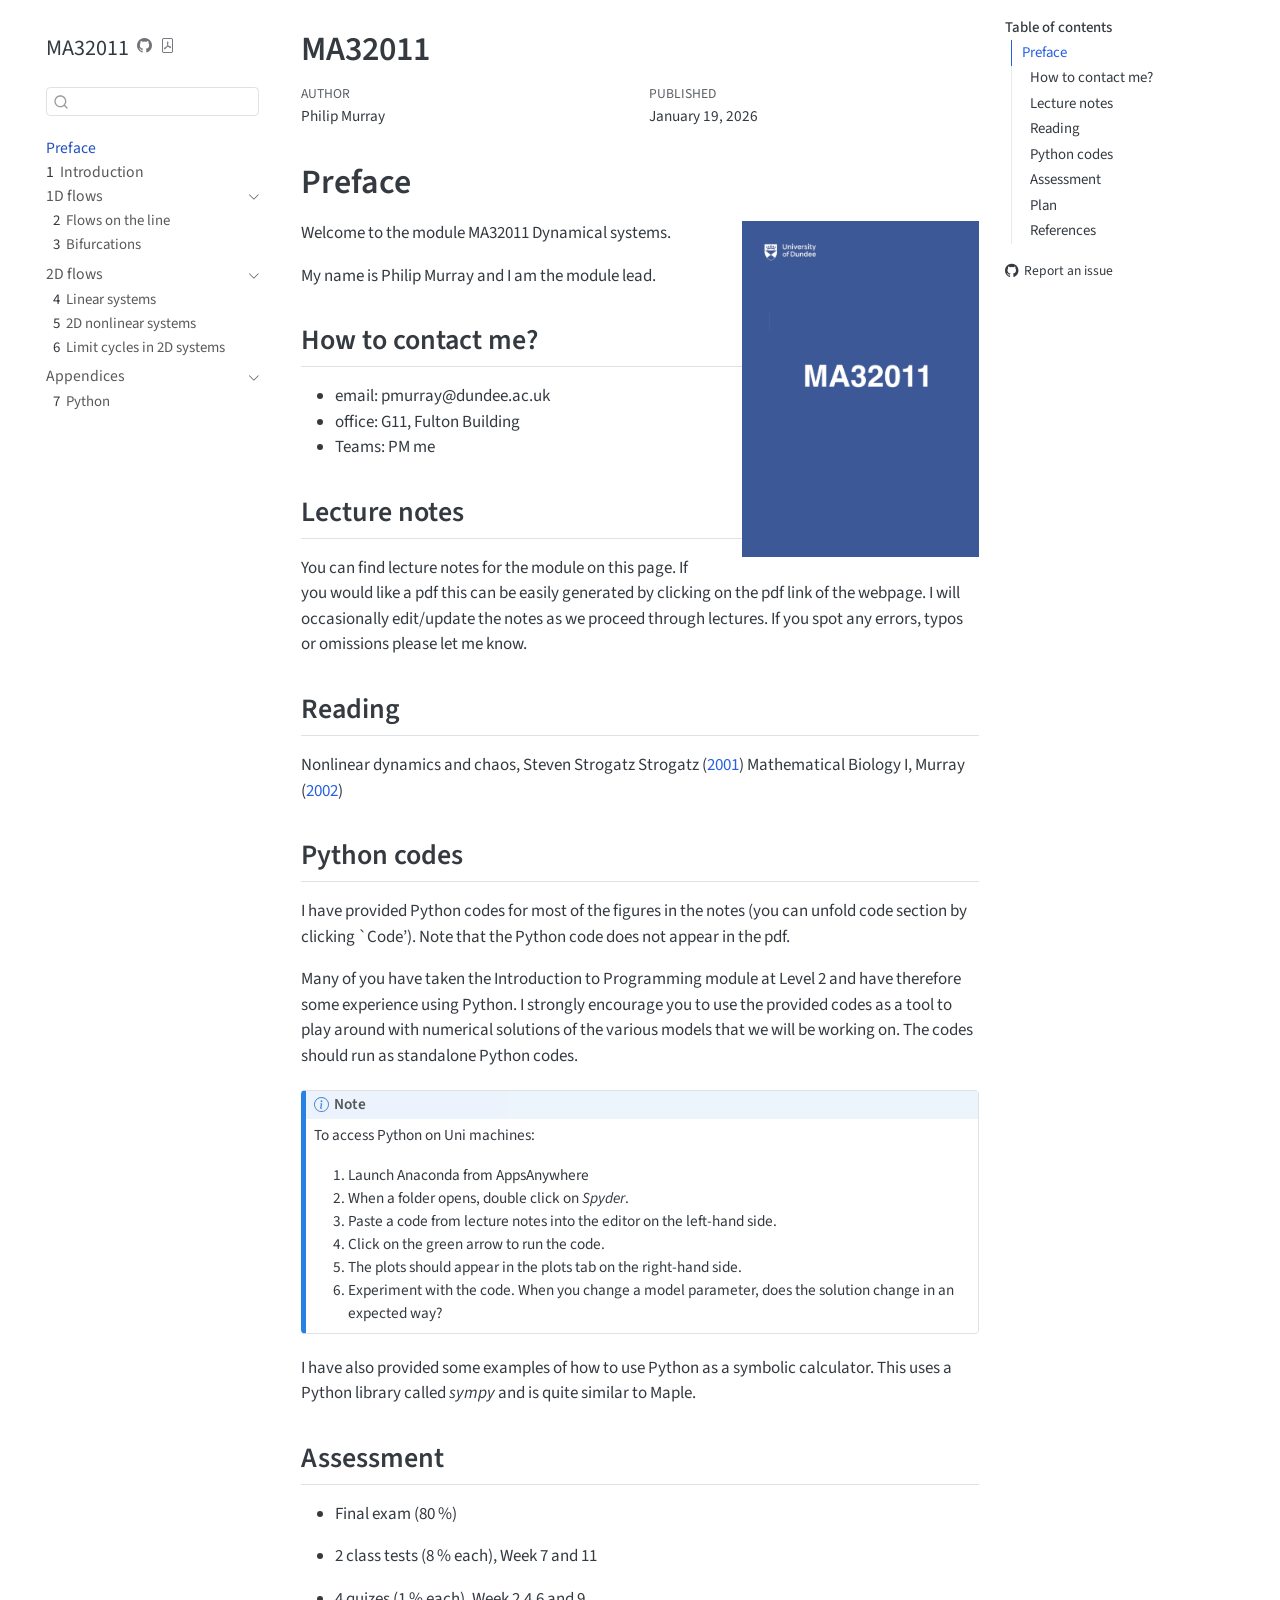
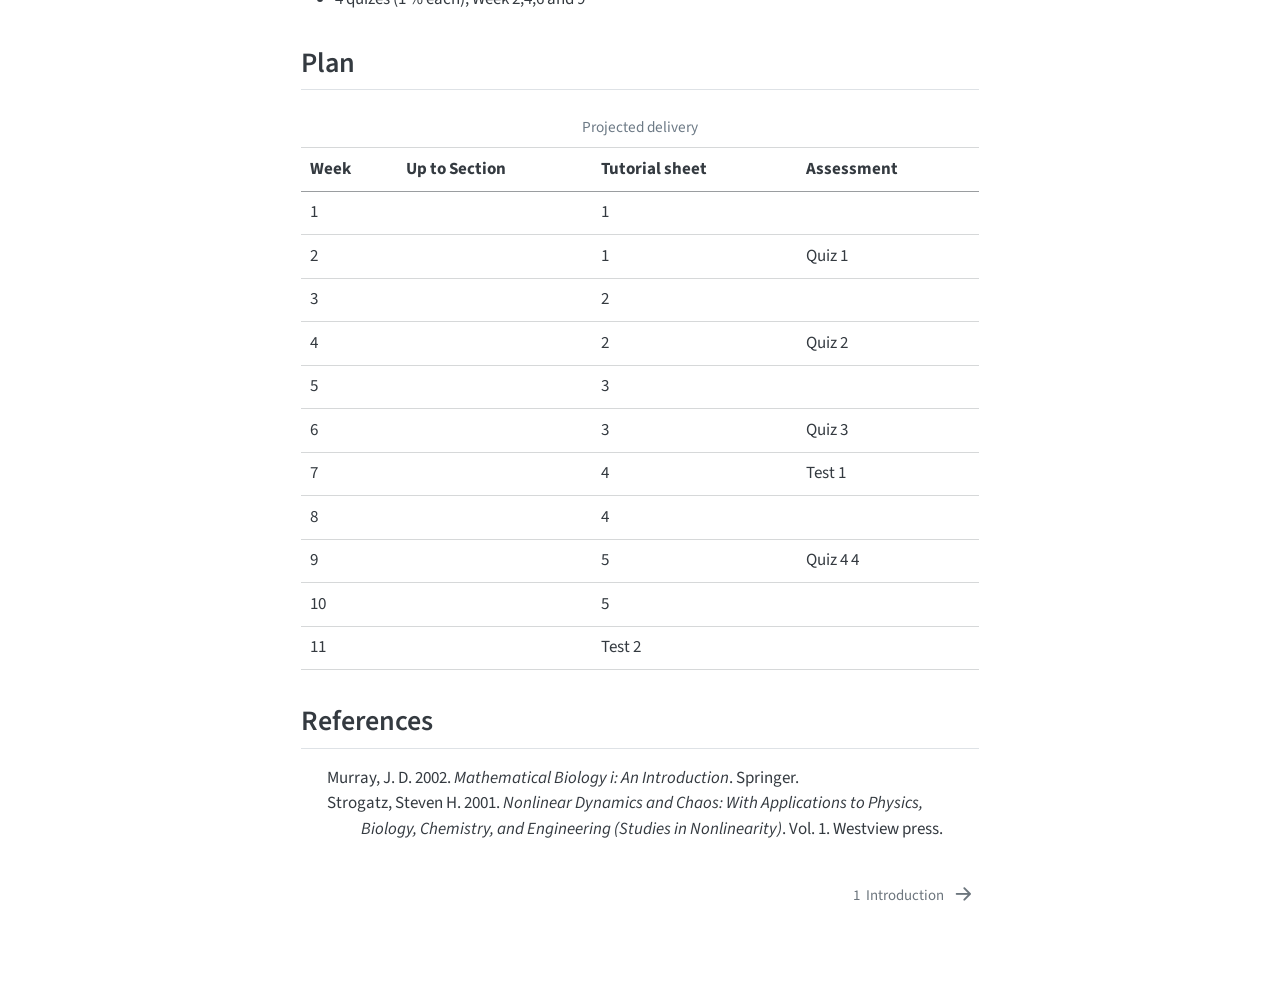
==== index.html @ 3810d20e "Built site for gh-pages" ====
<!DOCTYPE html>
<html xmlns="http://www.w3.org/1999/xhtml" lang="en" xml:lang="en"><head>

<meta charset="utf-8">
<meta name="generator" content="quarto-1.7.32">

<meta name="viewport" content="width=device-width, initial-scale=1.0, user-scalable=yes">

<meta name="author" content="Philip Murray">
<meta name="dcterms.date" content="2026-01-19">

<title>MA32011</title>
<style>
code{white-space: pre-wrap;}
span.smallcaps{font-variant: small-caps;}
div.columns{display: flex; gap: min(4vw, 1.5em);}
div.column{flex: auto; overflow-x: auto;}
div.hanging-indent{margin-left: 1.5em; text-indent: -1.5em;}
ul.task-list{list-style: none;}
ul.task-list li input[type="checkbox"] {
  width: 0.8em;
  margin: 0 0.8em 0.2em -1em; /* quarto-specific, see https://github.com/quarto-dev/quarto-cli/issues/4556 */ 
  vertical-align: middle;
}
/* CSS for citations */
div.csl-bib-body { }
div.csl-entry {
  clear: both;
  margin-bottom: 0em;
}
.hanging-indent div.csl-entry {
  margin-left:2em;
  text-indent:-2em;
}
div.csl-left-margin {
  min-width:2em;
  float:left;
}
div.csl-right-inline {
  margin-left:2em;
  padding-left:1em;
}
div.csl-indent {
  margin-left: 2em;
}</style>


<script src="site_libs/quarto-nav/quarto-nav.js"></script>
<script src="site_libs/quarto-nav/headroom.min.js"></script>
<script src="site_libs/clipboard/clipboard.min.js"></script>
<script src="site_libs/quarto-search/autocomplete.umd.js"></script>
<script src="site_libs/quarto-search/fuse.min.js"></script>
<script src="site_libs/quarto-search/quarto-search.js"></script>
<meta name="quarto:offset" content="./">
<link href="./intro.html" rel="next">
<script src="site_libs/quarto-html/quarto.js" type="module"></script>
<script src="site_libs/quarto-html/tabsets/tabsets.js" type="module"></script>
<script src="site_libs/quarto-html/popper.min.js"></script>
<script src="site_libs/quarto-html/tippy.umd.min.js"></script>
<script src="site_libs/quarto-html/anchor.min.js"></script>
<link href="site_libs/quarto-html/tippy.css" rel="stylesheet">
<link href="site_libs/quarto-html/quarto-syntax-highlighting-37eea08aefeeee20ff55810ff984fec1.css" rel="stylesheet" id="quarto-text-highlighting-styles">
<script src="site_libs/bootstrap/bootstrap.min.js"></script>
<link href="site_libs/bootstrap/bootstrap-icons.css" rel="stylesheet">
<link href="site_libs/bootstrap/bootstrap-485d01fc63b59abcd3ee1bf1e8e2748d.min.css" rel="stylesheet" append-hash="true" id="quarto-bootstrap" data-mode="light">
<link href="site_libs/quarto-contrib/foldbox/foldbox.css" rel="stylesheet">
<script id="quarto-search-options" type="application/json">{
  "location": "sidebar",
  "copy-button": false,
  "collapse-after": 3,
  "panel-placement": "start",
  "type": "textbox",
  "limit": 50,
  "keyboard-shortcut": [
    "f",
    "/",
    "s"
  ],
  "show-item-context": false,
  "language": {
    "search-no-results-text": "No results",
    "search-matching-documents-text": "matching documents",
    "search-copy-link-title": "Copy link to search",
    "search-hide-matches-text": "Hide additional matches",
    "search-more-match-text": "more match in this document",
    "search-more-matches-text": "more matches in this document",
    "search-clear-button-title": "Clear",
    "search-text-placeholder": "",
    "search-detached-cancel-button-title": "Cancel",
    "search-submit-button-title": "Submit",
    "search-label": "Search"
  }
}</script>
<style>
.TODO {
  --color1: #e7b1b4;
  --color2: #8c3236;
}
.Solution {
  --color1: #c0c0c0;
  --color2: #808080;
}
.DONE {
  --color1: #cce7b1;
  --color2: #86b754;
}
.Lemma {
  --color1: #948bde;
  --color2: #584eab;
}
.Theorem {
  --color1: #948bde;
  --color2: #584eab;
}
.Proof {
  --color1: #c0c0c0;
  --color2: #808080;
}
.Feature {
  --color1: #c0c0c0;
  --color2: #808080;
}
.Conjecture {
  --color1: #948bde;
  --color2: #584eab;
}
.Corollary {
  --color1: #948bde;
  --color2: #584eab;
}
.Definition {
  --color1: #d999d3;
  --color2: #a01793;
}
</style>


</head>

<body class="nav-sidebar floating quarto-light">

<div id="quarto-search-results"></div>
  <header id="quarto-header" class="headroom fixed-top">
  <nav class="quarto-secondary-nav">
    <div class="container-fluid d-flex">
      <button type="button" class="quarto-btn-toggle btn" data-bs-toggle="collapse" role="button" data-bs-target=".quarto-sidebar-collapse-item" aria-controls="quarto-sidebar" aria-expanded="false" aria-label="Toggle sidebar navigation" onclick="if (window.quartoToggleHeadroom) { window.quartoToggleHeadroom(); }">
        <i class="bi bi-layout-text-sidebar-reverse"></i>
      </button>
        <nav class="quarto-page-breadcrumbs" aria-label="breadcrumb"><ol class="breadcrumb"><li class="breadcrumb-item"><a href="./index.html">Preface</a></li></ol></nav>
        <a class="flex-grow-1" role="navigation" data-bs-toggle="collapse" data-bs-target=".quarto-sidebar-collapse-item" aria-controls="quarto-sidebar" aria-expanded="false" aria-label="Toggle sidebar navigation" onclick="if (window.quartoToggleHeadroom) { window.quartoToggleHeadroom(); }">      
        </a>
      <button type="button" class="btn quarto-search-button" aria-label="Search" onclick="window.quartoOpenSearch();">
        <i class="bi bi-search"></i>
      </button>
    </div>
  </nav>
</header>
<!-- content -->
<div id="quarto-content" class="quarto-container page-columns page-rows-contents page-layout-article">
<!-- sidebar -->
  <nav id="quarto-sidebar" class="sidebar collapse collapse-horizontal quarto-sidebar-collapse-item sidebar-navigation floating overflow-auto">
    <div class="pt-lg-2 mt-2 text-left sidebar-header">
    <div class="sidebar-title mb-0 py-0">
      <a href="./">MA32011</a> 
        <div class="sidebar-tools-main">
    <a href="https://github.com/dundeemath/MA32011/" title="Source Code" class="quarto-navigation-tool px-1" aria-label="Source Code"><i class="bi bi-github"></i></a>
    <a href="./MA32011.pdf" title="Download PDF" class="quarto-navigation-tool px-1" aria-label="Download PDF"><i class="bi bi-file-pdf"></i></a>
</div>
    </div>
      </div>
        <div class="mt-2 flex-shrink-0 align-items-center">
        <div class="sidebar-search">
        <div id="quarto-search" class="" title="Search"></div>
        </div>
        </div>
    <div class="sidebar-menu-container"> 
    <ul class="list-unstyled mt-1">
        <li class="sidebar-item">
  <div class="sidebar-item-container"> 
  <a href="./index.html" class="sidebar-item-text sidebar-link active">
 <span class="menu-text">Preface</span></a>
  </div>
</li>
        <li class="sidebar-item">
  <div class="sidebar-item-container"> 
  <a href="./intro.html" class="sidebar-item-text sidebar-link">
 <span class="menu-text"><span class="chapter-number">1</span>&nbsp; <span class="chapter-title">Introduction</span></span></a>
  </div>
</li>
        <li class="sidebar-item sidebar-item-section">
      <div class="sidebar-item-container"> 
            <a class="sidebar-item-text sidebar-link text-start" data-bs-toggle="collapse" data-bs-target="#quarto-sidebar-section-1" role="navigation" aria-expanded="true">
 <span class="menu-text">1D flows</span></a>
          <a class="sidebar-item-toggle text-start" data-bs-toggle="collapse" data-bs-target="#quarto-sidebar-section-1" role="navigation" aria-expanded="true" aria-label="Toggle section">
            <i class="bi bi-chevron-right ms-2"></i>
          </a> 
      </div>
      <ul id="quarto-sidebar-section-1" class="collapse list-unstyled sidebar-section depth1 show">  
          <li class="sidebar-item">
  <div class="sidebar-item-container"> 
  <a href="./1DFlows.html" class="sidebar-item-text sidebar-link">
 <span class="menu-text"><span class="chapter-number">2</span>&nbsp; <span class="chapter-title">Flows on the line</span></span></a>
  </div>
</li>
          <li class="sidebar-item">
  <div class="sidebar-item-container"> 
  <a href="./Bifurcations.html" class="sidebar-item-text sidebar-link">
 <span class="menu-text"><span class="chapter-number">3</span>&nbsp; <span class="chapter-title">Bifurcations</span></span></a>
  </div>
</li>
      </ul>
  </li>
        <li class="sidebar-item sidebar-item-section">
      <div class="sidebar-item-container"> 
            <a class="sidebar-item-text sidebar-link text-start" data-bs-toggle="collapse" data-bs-target="#quarto-sidebar-section-2" role="navigation" aria-expanded="true">
 <span class="menu-text">2D flows</span></a>
          <a class="sidebar-item-toggle text-start" data-bs-toggle="collapse" data-bs-target="#quarto-sidebar-section-2" role="navigation" aria-expanded="true" aria-label="Toggle section">
            <i class="bi bi-chevron-right ms-2"></i>
          </a> 
      </div>
      <ul id="quarto-sidebar-section-2" class="collapse list-unstyled sidebar-section depth1 show">  
          <li class="sidebar-item">
  <div class="sidebar-item-container"> 
  <a href="./2DLinearSystems.html" class="sidebar-item-text sidebar-link">
 <span class="menu-text"><span class="chapter-number">4</span>&nbsp; <span class="chapter-title">Linear systems</span></span></a>
  </div>
</li>
          <li class="sidebar-item">
  <div class="sidebar-item-container"> 
  <a href="./2DNonLinearPhasePlane.html" class="sidebar-item-text sidebar-link">
 <span class="menu-text"><span class="chapter-number">5</span>&nbsp; <span class="chapter-title">2D nonlinear systems</span></span></a>
  </div>
</li>
          <li class="sidebar-item">
  <div class="sidebar-item-container"> 
  <a href="./LimitCycles.html" class="sidebar-item-text sidebar-link">
 <span class="menu-text"><span class="chapter-number">6</span>&nbsp; <span class="chapter-title">Limit cycles in 2D systems</span></span></a>
  </div>
</li>
      </ul>
  </li>
        <li class="sidebar-item sidebar-item-section">
      <div class="sidebar-item-container"> 
            <a class="sidebar-item-text sidebar-link text-start" data-bs-toggle="collapse" data-bs-target="#quarto-sidebar-section-3" role="navigation" aria-expanded="true">
 <span class="menu-text">Appendices</span></a>
          <a class="sidebar-item-toggle text-start" data-bs-toggle="collapse" data-bs-target="#quarto-sidebar-section-3" role="navigation" aria-expanded="true" aria-label="Toggle section">
            <i class="bi bi-chevron-right ms-2"></i>
          </a> 
      </div>
      <ul id="quarto-sidebar-section-3" class="collapse list-unstyled sidebar-section depth1 show">  
          <li class="sidebar-item">
  <div class="sidebar-item-container"> 
  <a href="./PythonAppendix.html" class="sidebar-item-text sidebar-link">
 <span class="menu-text"><span class="chapter-number">7</span>&nbsp; <span class="chapter-title">Python</span></span></a>
  </div>
</li>
      </ul>
  </li>
    </ul>
    </div>
</nav>
<div id="quarto-sidebar-glass" class="quarto-sidebar-collapse-item" data-bs-toggle="collapse" data-bs-target=".quarto-sidebar-collapse-item"></div>
<!-- margin-sidebar -->
    <div id="quarto-margin-sidebar" class="sidebar margin-sidebar">
        <nav id="TOC" role="doc-toc" class="toc-active">
    <h2 id="toc-title">Table of contents</h2>
   
  <ul>
  <li><a href="#preface" id="toc-preface" class="nav-link active" data-scroll-target="#preface">Preface</a>
  <ul class="collapse">
  <li><a href="#how-to-contact-me" id="toc-how-to-contact-me" class="nav-link" data-scroll-target="#how-to-contact-me">How to contact me?</a></li>
  <li><a href="#lecture-notes" id="toc-lecture-notes" class="nav-link" data-scroll-target="#lecture-notes">Lecture notes</a></li>
  <li><a href="#reading" id="toc-reading" class="nav-link" data-scroll-target="#reading">Reading</a></li>
  <li><a href="#python-codes" id="toc-python-codes" class="nav-link" data-scroll-target="#python-codes">Python codes</a></li>
  <li><a href="#assessment" id="toc-assessment" class="nav-link" data-scroll-target="#assessment">Assessment</a></li>
  <li><a href="#plan" id="toc-plan" class="nav-link" data-scroll-target="#plan">Plan</a></li>
  <li><a href="#references" id="toc-references" class="nav-link" data-scroll-target="#references">References</a></li>
  </ul></li>
  </ul>
<div class="toc-actions"><ul><li><a href="https://github.com/dundeemath/MA32011/issues/new" class="toc-action"><i class="bi bi-github"></i>Report an issue</a></li></ul></div></nav>
    </div>
<!-- main -->
<main class="content" id="quarto-document-content">

<header id="title-block-header" class="quarto-title-block default">
<div class="quarto-title">
<h1 class="title">MA32011</h1>
</div>



<div class="quarto-title-meta">

    <div>
    <div class="quarto-title-meta-heading">Author</div>
    <div class="quarto-title-meta-contents">
             <p>Philip Murray </p>
          </div>
  </div>
    
    <div>
    <div class="quarto-title-meta-heading">Published</div>
    <div class="quarto-title-meta-contents">
      <p class="date">January 19, 2026</p>
    </div>
  </div>
  
    
  </div>
  


</header>



<section id="preface" class="level1 unnumbered">
<h1 class="unnumbered">Preface</h1><p><img src="MA32011Cover.png" title="MA32011" class="quarto-cover-image nolightbox img-fluid"></p>
<p>Welcome to the module MA32011 Dynamical systems.</p>
<p>My name is Philip Murray and I am the module lead.</p>
<section id="how-to-contact-me" class="level2">
<h2 class="anchored" data-anchor-id="how-to-contact-me">How to contact me?</h2>
<ul>
<li>email: pmurray@dundee.ac.uk</li>
<li>office: G11, Fulton Building</li>
<li>Teams: PM me</li>
</ul>
</section>
<section id="lecture-notes" class="level2">
<h2 class="anchored" data-anchor-id="lecture-notes">Lecture notes</h2>
<p>You can find lecture notes for the module on this page. If you would like a pdf this can be easily generated by clicking on the pdf link of the webpage. I will occasionally edit/update the notes as we proceed through lectures. If you spot any errors, typos or omissions please let me know.</p>
</section>
<section id="reading" class="level2">
<h2 class="anchored" data-anchor-id="reading">Reading</h2>
<p>Nonlinear dynamics and chaos, Steven Strogatz <span class="citation" data-cites="strogatz2001nonlinear">Strogatz (<a href="#ref-strogatz2001nonlinear" role="doc-biblioref">2001</a>)</span> Mathematical Biology I, <span class="citation" data-cites="murray2002mathematical">Murray (<a href="#ref-murray2002mathematical" role="doc-biblioref">2002</a>)</span></p>
</section>
<section id="python-codes" class="level2">
<h2 class="anchored" data-anchor-id="python-codes">Python codes</h2>
<p>I have provided Python codes for most of the figures in the notes (you can unfold code section by clicking `Code’). Note that the Python code does not appear in the pdf.</p>
<p>Many of you have taken the Introduction to Programming module at Level 2 and have therefore some experience using Python. I strongly encourage you to use the provided codes as a tool to play around with numerical solutions of the various models that we will be working on. The codes should run as standalone Python codes.</p>
<div class="callout callout-style-default callout-note callout-titled">
<div class="callout-header d-flex align-content-center">
<div class="callout-icon-container">
<i class="callout-icon"></i>
</div>
<div class="callout-title-container flex-fill">
Note
</div>
</div>
<div class="callout-body-container callout-body">
<p>To access Python on Uni machines:</p>
<ol type="1">
<li>Launch Anaconda from AppsAnywhere</li>
<li>When a folder opens, double click on <em>Spyder</em>.</li>
<li>Paste a code from lecture notes into the editor on the left-hand side.</li>
<li>Click on the green arrow to run the code.</li>
<li>The plots should appear in the plots tab on the right-hand side.</li>
<li>Experiment with the code. When you change a model parameter, does the solution change in an expected way?</li>
</ol>
</div>
</div>
<p>I have also provided some examples of how to use Python as a symbolic calculator. This uses a Python library called <em>sympy</em> and is quite similar to Maple.</p>
</section>
<section id="assessment" class="level2">
<h2 class="anchored" data-anchor-id="assessment">Assessment</h2>
<ul>
<li><p>Final exam (80 %)</p></li>
<li><p>2 class tests (8 % each), Week 7 and 11</p></li>
<li><p>4 quizes (1 % each), Week 2,4,6 and 9</p></li>
</ul>
</section>
<section id="plan" class="level2">
<h2 class="anchored" data-anchor-id="plan">Plan</h2>
<table class="caption-top table">
<caption>Projected delivery</caption>
<thead>
<tr class="header">
<th>Week</th>
<th style="text-align: left;">Up to Section</th>
<th>Tutorial sheet</th>
<th>Assessment</th>
</tr>
</thead>
<tbody>
<tr class="odd">
<td>1</td>
<td style="text-align: left;"></td>
<td>1</td>
<td></td>
</tr>
<tr class="even">
<td>2</td>
<td style="text-align: left;"></td>
<td>1</td>
<td>Quiz 1</td>
</tr>
<tr class="odd">
<td>3</td>
<td style="text-align: left;"></td>
<td>2</td>
<td></td>
</tr>
<tr class="even">
<td>4</td>
<td style="text-align: left;"></td>
<td>2</td>
<td>Quiz 2</td>
</tr>
<tr class="odd">
<td>5</td>
<td style="text-align: left;"></td>
<td>3</td>
<td></td>
</tr>
<tr class="even">
<td>6</td>
<td style="text-align: left;"></td>
<td>3</td>
<td>Quiz 3</td>
</tr>
<tr class="odd">
<td>7</td>
<td style="text-align: left;"></td>
<td>4</td>
<td>Test 1</td>
</tr>
<tr class="even">
<td>8</td>
<td style="text-align: left;"></td>
<td>4</td>
<td></td>
</tr>
<tr class="odd">
<td>9</td>
<td style="text-align: left;"></td>
<td>5</td>
<td>Quiz 4 4</td>
</tr>
<tr class="even">
<td>10</td>
<td style="text-align: left;"></td>
<td>5</td>
<td></td>
</tr>
<tr class="odd">
<td>11</td>
<td style="text-align: left;"></td>
<td>Test 2</td>
<td></td>
</tr>
</tbody>
</table>
</section>
<section id="references" class="level2">
<h2 class="anchored" data-anchor-id="references">References</h2>


<div id="refs" class="references csl-bib-body hanging-indent" data-entry-spacing="0" role="list">
<div id="ref-murray2002mathematical" class="csl-entry" role="listitem">
Murray, J. D. 2002. <em>Mathematical Biology i: An Introduction</em>. Springer.
</div>
<div id="ref-strogatz2001nonlinear" class="csl-entry" role="listitem">
Strogatz, Steven H. 2001. <em>Nonlinear Dynamics and Chaos: With Applications to Physics, Biology, Chemistry, and Engineering (Studies in Nonlinearity)</em>. Vol. 1. Westview press.
</div>
</div>
</section>
</section>

</main> <!-- /main -->
<script id="quarto-html-after-body" type="application/javascript">
  window.document.addEventListener("DOMContentLoaded", function (event) {
    const icon = "";
    const anchorJS = new window.AnchorJS();
    anchorJS.options = {
      placement: 'right',
      icon: icon
    };
    anchorJS.add('.anchored');
    const isCodeAnnotation = (el) => {
      for (const clz of el.classList) {
        if (clz.startsWith('code-annotation-')) {                     
          return true;
        }
      }
      return false;
    }
    const onCopySuccess = function(e) {
      // button target
      const button = e.trigger;
      // don't keep focus
      button.blur();
      // flash "checked"
      button.classList.add('code-copy-button-checked');
      var currentTitle = button.getAttribute("title");
      button.setAttribute("title", "Copied!");
      let tooltip;
      if (window.bootstrap) {
        button.setAttribute("data-bs-toggle", "tooltip");
        button.setAttribute("data-bs-placement", "left");
        button.setAttribute("data-bs-title", "Copied!");
        tooltip = new bootstrap.Tooltip(button, 
          { trigger: "manual", 
            customClass: "code-copy-button-tooltip",
            offset: [0, -8]});
        tooltip.show();    
      }
      setTimeout(function() {
        if (tooltip) {
          tooltip.hide();
          button.removeAttribute("data-bs-title");
          button.removeAttribute("data-bs-toggle");
          button.removeAttribute("data-bs-placement");
        }
        button.setAttribute("title", currentTitle);
        button.classList.remove('code-copy-button-checked');
      }, 1000);
      // clear code selection
      e.clearSelection();
    }
    const getTextToCopy = function(trigger) {
        const codeEl = trigger.previousElementSibling.cloneNode(true);
        for (const childEl of codeEl.children) {
          if (isCodeAnnotation(childEl)) {
            childEl.remove();
          }
        }
        return codeEl.innerText;
    }
    const clipboard = new window.ClipboardJS('.code-copy-button:not([data-in-quarto-modal])', {
      text: getTextToCopy
    });
    clipboard.on('success', onCopySuccess);
    if (window.document.getElementById('quarto-embedded-source-code-modal')) {
      const clipboardModal = new window.ClipboardJS('.code-copy-button[data-in-quarto-modal]', {
        text: getTextToCopy,
        container: window.document.getElementById('quarto-embedded-source-code-modal')
      });
      clipboardModal.on('success', onCopySuccess);
    }
      var localhostRegex = new RegExp(/^(?:http|https):\/\/localhost\:?[0-9]*\//);
      var mailtoRegex = new RegExp(/^mailto:/);
        var filterRegex = new RegExp('/' + window.location.host + '/');
      var isInternal = (href) => {
          return filterRegex.test(href) || localhostRegex.test(href) || mailtoRegex.test(href);
      }
      // Inspect non-navigation links and adorn them if external
     var links = window.document.querySelectorAll('a[href]:not(.nav-link):not(.navbar-brand):not(.toc-action):not(.sidebar-link):not(.sidebar-item-toggle):not(.pagination-link):not(.no-external):not([aria-hidden]):not(.dropdown-item):not(.quarto-navigation-tool):not(.about-link)');
      for (var i=0; i<links.length; i++) {
        const link = links[i];
        if (!isInternal(link.href)) {
          // undo the damage that might have been done by quarto-nav.js in the case of
          // links that we want to consider external
          if (link.dataset.originalHref !== undefined) {
            link.href = link.dataset.originalHref;
          }
        }
      }
    function tippyHover(el, contentFn, onTriggerFn, onUntriggerFn) {
      const config = {
        allowHTML: true,
        maxWidth: 500,
        delay: 100,
        arrow: false,
        appendTo: function(el) {
            return el.parentElement;
        },
        interactive: true,
        interactiveBorder: 10,
        theme: 'quarto',
        placement: 'bottom-start',
      };
      if (contentFn) {
        config.content = contentFn;
      }
      if (onTriggerFn) {
        config.onTrigger = onTriggerFn;
      }
      if (onUntriggerFn) {
        config.onUntrigger = onUntriggerFn;
      }
      window.tippy(el, config); 
    }
    const noterefs = window.document.querySelectorAll('a[role="doc-noteref"]');
    for (var i=0; i<noterefs.length; i++) {
      const ref = noterefs[i];
      tippyHover(ref, function() {
        // use id or data attribute instead here
        let href = ref.getAttribute('data-footnote-href') || ref.getAttribute('href');
        try { href = new URL(href).hash; } catch {}
        const id = href.replace(/^#\/?/, "");
        const note = window.document.getElementById(id);
        if (note) {
          return note.innerHTML;
        } else {
          return "";
        }
      });
    }
    const xrefs = window.document.querySelectorAll('a.quarto-xref');
    const processXRef = (id, note) => {
      // Strip column container classes
      const stripColumnClz = (el) => {
        el.classList.remove("page-full", "page-columns");
        if (el.children) {
          for (const child of el.children) {
            stripColumnClz(child);
          }
        }
      }
      stripColumnClz(note)
      if (id === null || id.startsWith('sec-')) {
        // Special case sections, only their first couple elements
        const container = document.createElement("div");
        if (note.children && note.children.length > 2) {
          container.appendChild(note.children[0].cloneNode(true));
          for (let i = 1; i < note.children.length; i++) {
            const child = note.children[i];
            if (child.tagName === "P" && child.innerText === "") {
              continue;
            } else {
              container.appendChild(child.cloneNode(true));
              break;
            }
          }
          if (window.Quarto?.typesetMath) {
            window.Quarto.typesetMath(container);
          }
          return container.innerHTML
        } else {
          if (window.Quarto?.typesetMath) {
            window.Quarto.typesetMath(note);
          }
          return note.innerHTML;
        }
      } else {
        // Remove any anchor links if they are present
        const anchorLink = note.querySelector('a.anchorjs-link');
        if (anchorLink) {
          anchorLink.remove();
        }
        if (window.Quarto?.typesetMath) {
          window.Quarto.typesetMath(note);
        }
        if (note.classList.contains("callout")) {
          return note.outerHTML;
        } else {
          return note.innerHTML;
        }
      }
    }
    for (var i=0; i<xrefs.length; i++) {
      const xref = xrefs[i];
      tippyHover(xref, undefined, function(instance) {
        instance.disable();
        let url = xref.getAttribute('href');
        let hash = undefined; 
        if (url.startsWith('#')) {
          hash = url;
        } else {
          try { hash = new URL(url).hash; } catch {}
        }
        if (hash) {
          const id = hash.replace(/^#\/?/, "");
          const note = window.document.getElementById(id);
          if (note !== null) {
            try {
              const html = processXRef(id, note.cloneNode(true));
              instance.setContent(html);
            } finally {
              instance.enable();
              instance.show();
            }
          } else {
            // See if we can fetch this
            fetch(url.split('#')[0])
            .then(res => res.text())
            .then(html => {
              const parser = new DOMParser();
              const htmlDoc = parser.parseFromString(html, "text/html");
              const note = htmlDoc.getElementById(id);
              if (note !== null) {
                const html = processXRef(id, note);
                instance.setContent(html);
              } 
            }).finally(() => {
              instance.enable();
              instance.show();
            });
          }
        } else {
          // See if we can fetch a full url (with no hash to target)
          // This is a special case and we should probably do some content thinning / targeting
          fetch(url)
          .then(res => res.text())
          .then(html => {
            const parser = new DOMParser();
            const htmlDoc = parser.parseFromString(html, "text/html");
            const note = htmlDoc.querySelector('main.content');
            if (note !== null) {
              // This should only happen for chapter cross references
              // (since there is no id in the URL)
              // remove the first header
              if (note.children.length > 0 && note.children[0].tagName === "HEADER") {
                note.children[0].remove();
              }
              const html = processXRef(null, note);
              instance.setContent(html);
            } 
          }).finally(() => {
            instance.enable();
            instance.show();
          });
        }
      }, function(instance) {
      });
    }
        let selectedAnnoteEl;
        const selectorForAnnotation = ( cell, annotation) => {
          let cellAttr = 'data-code-cell="' + cell + '"';
          let lineAttr = 'data-code-annotation="' +  annotation + '"';
          const selector = 'span[' + cellAttr + '][' + lineAttr + ']';
          return selector;
        }
        const selectCodeLines = (annoteEl) => {
          const doc = window.document;
          const targetCell = annoteEl.getAttribute("data-target-cell");
          const targetAnnotation = annoteEl.getAttribute("data-target-annotation");
          const annoteSpan = window.document.querySelector(selectorForAnnotation(targetCell, targetAnnotation));
          const lines = annoteSpan.getAttribute("data-code-lines").split(",");
          const lineIds = lines.map((line) => {
            return targetCell + "-" + line;
          })
          let top = null;
          let height = null;
          let parent = null;
          if (lineIds.length > 0) {
              //compute the position of the single el (top and bottom and make a div)
              const el = window.document.getElementById(lineIds[0]);
              top = el.offsetTop;
              height = el.offsetHeight;
              parent = el.parentElement.parentElement;
            if (lineIds.length > 1) {
              const lastEl = window.document.getElementById(lineIds[lineIds.length - 1]);
              const bottom = lastEl.offsetTop + lastEl.offsetHeight;
              height = bottom - top;
            }
            if (top !== null && height !== null && parent !== null) {
              // cook up a div (if necessary) and position it 
              let div = window.document.getElementById("code-annotation-line-highlight");
              if (div === null) {
                div = window.document.createElement("div");
                div.setAttribute("id", "code-annotation-line-highlight");
                div.style.position = 'absolute';
                parent.appendChild(div);
              }
              div.style.top = top - 2 + "px";
              div.style.height = height + 4 + "px";
              div.style.left = 0;
              let gutterDiv = window.document.getElementById("code-annotation-line-highlight-gutter");
              if (gutterDiv === null) {
                gutterDiv = window.document.createElement("div");
                gutterDiv.setAttribute("id", "code-annotation-line-highlight-gutter");
                gutterDiv.style.position = 'absolute';
                const codeCell = window.document.getElementById(targetCell);
                const gutter = codeCell.querySelector('.code-annotation-gutter');
                gutter.appendChild(gutterDiv);
              }
              gutterDiv.style.top = top - 2 + "px";
              gutterDiv.style.height = height + 4 + "px";
            }
            selectedAnnoteEl = annoteEl;
          }
        };
        const unselectCodeLines = () => {
          const elementsIds = ["code-annotation-line-highlight", "code-annotation-line-highlight-gutter"];
          elementsIds.forEach((elId) => {
            const div = window.document.getElementById(elId);
            if (div) {
              div.remove();
            }
          });
          selectedAnnoteEl = undefined;
        };
          // Handle positioning of the toggle
      window.addEventListener(
        "resize",
        throttle(() => {
          elRect = undefined;
          if (selectedAnnoteEl) {
            selectCodeLines(selectedAnnoteEl);
          }
        }, 10)
      );
      function throttle(fn, ms) {
      let throttle = false;
      let timer;
        return (...args) => {
          if(!throttle) { // first call gets through
              fn.apply(this, args);
              throttle = true;
          } else { // all the others get throttled
              if(timer) clearTimeout(timer); // cancel #2
              timer = setTimeout(() => {
                fn.apply(this, args);
                timer = throttle = false;
              }, ms);
          }
        };
      }
        // Attach click handler to the DT
        const annoteDls = window.document.querySelectorAll('dt[data-target-cell]');
        for (const annoteDlNode of annoteDls) {
          annoteDlNode.addEventListener('click', (event) => {
            const clickedEl = event.target;
            if (clickedEl !== selectedAnnoteEl) {
              unselectCodeLines();
              const activeEl = window.document.querySelector('dt[data-target-cell].code-annotation-active');
              if (activeEl) {
                activeEl.classList.remove('code-annotation-active');
              }
              selectCodeLines(clickedEl);
              clickedEl.classList.add('code-annotation-active');
            } else {
              // Unselect the line
              unselectCodeLines();
              clickedEl.classList.remove('code-annotation-active');
            }
          });
        }
    const findCites = (el) => {
      const parentEl = el.parentElement;
      if (parentEl) {
        const cites = parentEl.dataset.cites;
        if (cites) {
          return {
            el,
            cites: cites.split(' ')
          };
        } else {
          return findCites(el.parentElement)
        }
      } else {
        return undefined;
      }
    };
    var bibliorefs = window.document.querySelectorAll('a[role="doc-biblioref"]');
    for (var i=0; i<bibliorefs.length; i++) {
      const ref = bibliorefs[i];
      const citeInfo = findCites(ref);
      if (citeInfo) {
        tippyHover(citeInfo.el, function() {
          var popup = window.document.createElement('div');
          citeInfo.cites.forEach(function(cite) {
            var citeDiv = window.document.createElement('div');
            citeDiv.classList.add('hanging-indent');
            citeDiv.classList.add('csl-entry');
            var biblioDiv = window.document.getElementById('ref-' + cite);
            if (biblioDiv) {
              citeDiv.innerHTML = biblioDiv.innerHTML;
            }
            popup.appendChild(citeDiv);
          });
          return popup.innerHTML;
        });
      }
    }
  });
  </script>
<nav class="page-navigation">
  <div class="nav-page nav-page-previous">
  </div>
  <div class="nav-page nav-page-next">
      <a href="./intro.html" class="pagination-link" aria-label="Introduction">
        <span class="nav-page-text"><span class="chapter-number">1</span>&nbsp; <span class="chapter-title">Introduction</span></span> <i class="bi bi-arrow-right-short"></i>
      </a>
  </div>
</nav>
</div> <!-- /content -->




<footer class="footer"><div class="nav-footer"><div class="nav-footer-center"><div class="toc-actions d-sm-block d-md-none"><ul><li><a href="https://github.com/dundeemath/MA32011/issues/new" class="toc-action"><i class="bi bi-github"></i>Report an issue</a></li></ul></div></div></div></footer></body></html>
---- site_libs/quarto-html/tippy.css ----
.tippy-box[data-animation=fade][data-state=hidden]{opacity:0}[data-tippy-root]{max-width:calc(100vw - 10px)}.tippy-box{position:relative;background-color:#333;color:#fff;border-radius:4px;font-size:14px;line-height:1.4;white-space:normal;outline:0;transition-property:transform,visibility,opacity}.tippy-box[data-placement^=top]>.tippy-arrow{bottom:0}.tippy-box[data-placement^=top]>.tippy-arrow:before{bottom:-7px;left:0;border-width:8px 8px 0;border-top-color:initial;transform-origin:center top}.tippy-box[data-placement^=bottom]>.tippy-arrow{top:0}.tippy-box[data-placement^=bottom]>.tippy-arrow:before{top:-7px;left:0;border-width:0 8px 8px;border-bottom-color:initial;transform-origin:center bottom}.tippy-box[data-placement^=left]>.tippy-arrow{right:0}.tippy-box[data-placement^=left]>.tippy-arrow:before{border-width:8px 0 8px 8px;border-left-color:initial;right:-7px;transform-origin:center left}.tippy-box[data-placement^=right]>.tippy-arrow{left:0}.tippy-box[data-placement^=right]>.tippy-arrow:before{left:-7px;border-width:8px 8px 8px 0;border-right-color:initial;transform-origin:center right}.tippy-box[data-inertia][data-state=visible]{transition-timing-function:cubic-bezier(.54,1.5,.38,1.11)}.tippy-arrow{width:16px;height:16px;color:#333}.tippy-arrow:before{content:"";position:absolute;border-color:transparent;border-style:solid}.tippy-content{position:relative;padding:5px 9px;z-index:1}
---- site_libs/quarto-html/quarto-syntax-highlighting-37eea08aefeeee20ff55810ff984fec1.css ----
/* quarto syntax highlight colors */
:root {
  --quarto-hl-ot-color: #003B4F;
  --quarto-hl-at-color: #657422;
  --quarto-hl-ss-color: #20794D;
  --quarto-hl-an-color: #5E5E5E;
  --quarto-hl-fu-color: #4758AB;
  --quarto-hl-st-color: #20794D;
  --quarto-hl-cf-color: #003B4F;
  --quarto-hl-op-color: #5E5E5E;
  --quarto-hl-er-color: #AD0000;
  --quarto-hl-bn-color: #AD0000;
  --quarto-hl-al-color: #AD0000;
  --quarto-hl-va-color: #111111;
  --quarto-hl-bu-color: inherit;
  --quarto-hl-ex-color: inherit;
  --quarto-hl-pp-color: #AD0000;
  --quarto-hl-in-color: #5E5E5E;
  --quarto-hl-vs-color: #20794D;
  --quarto-hl-wa-color: #5E5E5E;
  --quarto-hl-do-color: #5E5E5E;
  --quarto-hl-im-color: #00769E;
  --quarto-hl-ch-color: #20794D;
  --quarto-hl-dt-color: #AD0000;
  --quarto-hl-fl-color: #AD0000;
  --quarto-hl-co-color: #5E5E5E;
  --quarto-hl-cv-color: #5E5E5E;
  --quarto-hl-cn-color: #8f5902;
  --quarto-hl-sc-color: #5E5E5E;
  --quarto-hl-dv-color: #AD0000;
  --quarto-hl-kw-color: #003B4F;
}

/* other quarto variables */
:root {
  --quarto-font-monospace: SFMono-Regular, Menlo, Monaco, Consolas, "Liberation Mono", "Courier New", monospace;
}

/* syntax highlight based on Pandoc's rules */
pre > code.sourceCode > span {
  color: #003B4F;
}

code.sourceCode > span {
  color: #003B4F;
}

div.sourceCode,
div.sourceCode pre.sourceCode {
  color: #003B4F;
}

/* Normal */
code span {
  color: #003B4F;
}

/* Alert */
code span.al {
  color: #AD0000;
  font-style: inherit;
}

/* Annotation */
code span.an {
  color: #5E5E5E;
  font-style: inherit;
}

/* Attribute */
code span.at {
  color: #657422;
  font-style: inherit;
}

/* BaseN */
code span.bn {
  color: #AD0000;
  font-style: inherit;
}

/* BuiltIn */
code span.bu {
  font-style: inherit;
}

/* ControlFlow */
code span.cf {
  color: #003B4F;
  font-weight: bold;
  font-style: inherit;
}

/* Char */
code span.ch {
  color: #20794D;
  font-style: inherit;
}

/* Constant */
code span.cn {
  color: #8f5902;
  font-style: inherit;
}

/* Comment */
code span.co {
  color: #5E5E5E;
  font-style: inherit;
}

/* CommentVar */
code span.cv {
  color: #5E5E5E;
  font-style: italic;
}

/* Documentation */
code span.do {
  color: #5E5E5E;
  font-style: italic;
}

/* DataType */
code span.dt {
  color: #AD0000;
  font-style: inherit;
}

/* DecVal */
code span.dv {
  color: #AD0000;
  font-style: inherit;
}

/* Error */
code span.er {
  color: #AD0000;
  font-style: inherit;
}

/* Extension */
code span.ex {
  font-style: inherit;
}

/* Float */
code span.fl {
  color: #AD0000;
  font-style: inherit;
}

/* Function */
code span.fu {
  color: #4758AB;
  font-style: inherit;
}

/* Import */
code span.im {
  color: #00769E;
  font-style: inherit;
}

/* Information */
code span.in {
  color: #5E5E5E;
  font-style: inherit;
}

/* Keyword */
code span.kw {
  color: #003B4F;
  font-weight: bold;
  font-style: inherit;
}

/* Operator */
code span.op {
  color: #5E5E5E;
  font-style: inherit;
}

/* Other */
code span.ot {
  color: #003B4F;
  font-style: inherit;
}

/* Preprocessor */
code span.pp {
  color: #AD0000;
  font-style: inherit;
}

/* SpecialChar */
code span.sc {
  color: #5E5E5E;
  font-style: inherit;
}

/* SpecialString */
code span.ss {
  color: #20794D;
  font-style: inherit;
}

/* String */
code span.st {
  color: #20794D;
  font-style: inherit;
}

/* Variable */
code span.va {
  color: #111111;
  font-style: inherit;
}

/* VerbatimString */
code span.vs {
  color: #20794D;
  font-style: inherit;
}

/* Warning */
code span.wa {
  color: #5E5E5E;
  font-style: italic;
}

.prevent-inlining {
  content: "</";
}

/*# sourceMappingURL=27d3d809615f7771493d095567f04340.css.map */
---- site_libs/quarto-contrib/foldbox/foldbox.css ----
.fbx-default{
  --color1: #c7c7d0;
  --color2: #a3a3aa;
  
  --border-color: var(--color2);
  --title-color:  #1b1b1b;
  --title-background-color: var(--color1);
  --title-padding: 0.5rem;
  --border-radius: .3rem;
  
  --padding-left: .8rem; /* for title (summary) and content (next div) */
  --padding-content: 0.5rem; 
  
  --thickshadow: 4px 4px 6px #555;
  --thinshadow: 1px 1px 2px #555;
  --noshadow: 0px 0px 0px #FFF;
}


/* for button placement */
details.fbx-default[open] {
  position: relative;
}

details.fbx-default > summary{
  background-color: var(--title-background-color);
  color: var(--title-color);
 
  cursor: pointer;
  
  border-radius: var(--border-radius);
  border-left: var(--border-radius) solid var(--border-color);
  border-bottom: 1px solid var(--border-color);
  box-shadow: var(--thinshadow);
 
  padding: var(--title-padding);
  padding-left: var(--padding-left);
}

details.fbx-default > summary:hover{
  box-shadow: var(--thickshadow);
}

details.fbx-default[open] > summary{
  border-bottom-left-radius: 0px;
}

details.fbx-default > div{
  padding: var(--padding-content);
  padding-left: var(--padding-left);
  padding-bottom: 0;

  border-left: var(--border-radius) solid var(--border-color);
  border-top: 0;
  margin-top: 0;
  border-left: .3rem solid var(--border-color);
  border-bottom: 1px solid var(--border-color);
  border-bottom-left-radius: .3rem;
}

/* simple box */

details.fbx-simplebox > div{
  padding-bottom: 0;
  border-right: 1px solid var(--border-color);
  border-bottom-right-radius: .3rem;
}


/* ------ closebutton --- */

.closebutton{
  --close-text: "▲";
  --close-background-color: #dddddd;
  --close-hover-background-color: var(--title-background-color);
  --close-hover-color: var(--title-color);
}

/* adjust this by hand if close button gets in the way: just add <br/> at the end
details.closebutton[open]{
    padding-bottom: 1rem;
}
*/

details.closebutton[open] > summary::after {
  display: button;
  content: var(--close-text);
/*
background-color: var(--close-background-color); 
*/  
  border: 1px solid var(--close-background-color);
  border-radius: 0.3rem;
  padding: .2rem 0.5rem 0.2rem 0.5rem;
  box-shadow: var(--thinshadow);
  position: absolute;
  right: 0;/*1rem;*/
  bottom: .5rem;
}

details.closebutton[open] > summary:hover::after {
  background-color: var(--close-hover-background-color); 
  border: 1px solid var(--border-color);
  color: var(--close-hover-color);
  box-shadow: var(--thickshadow); 
}
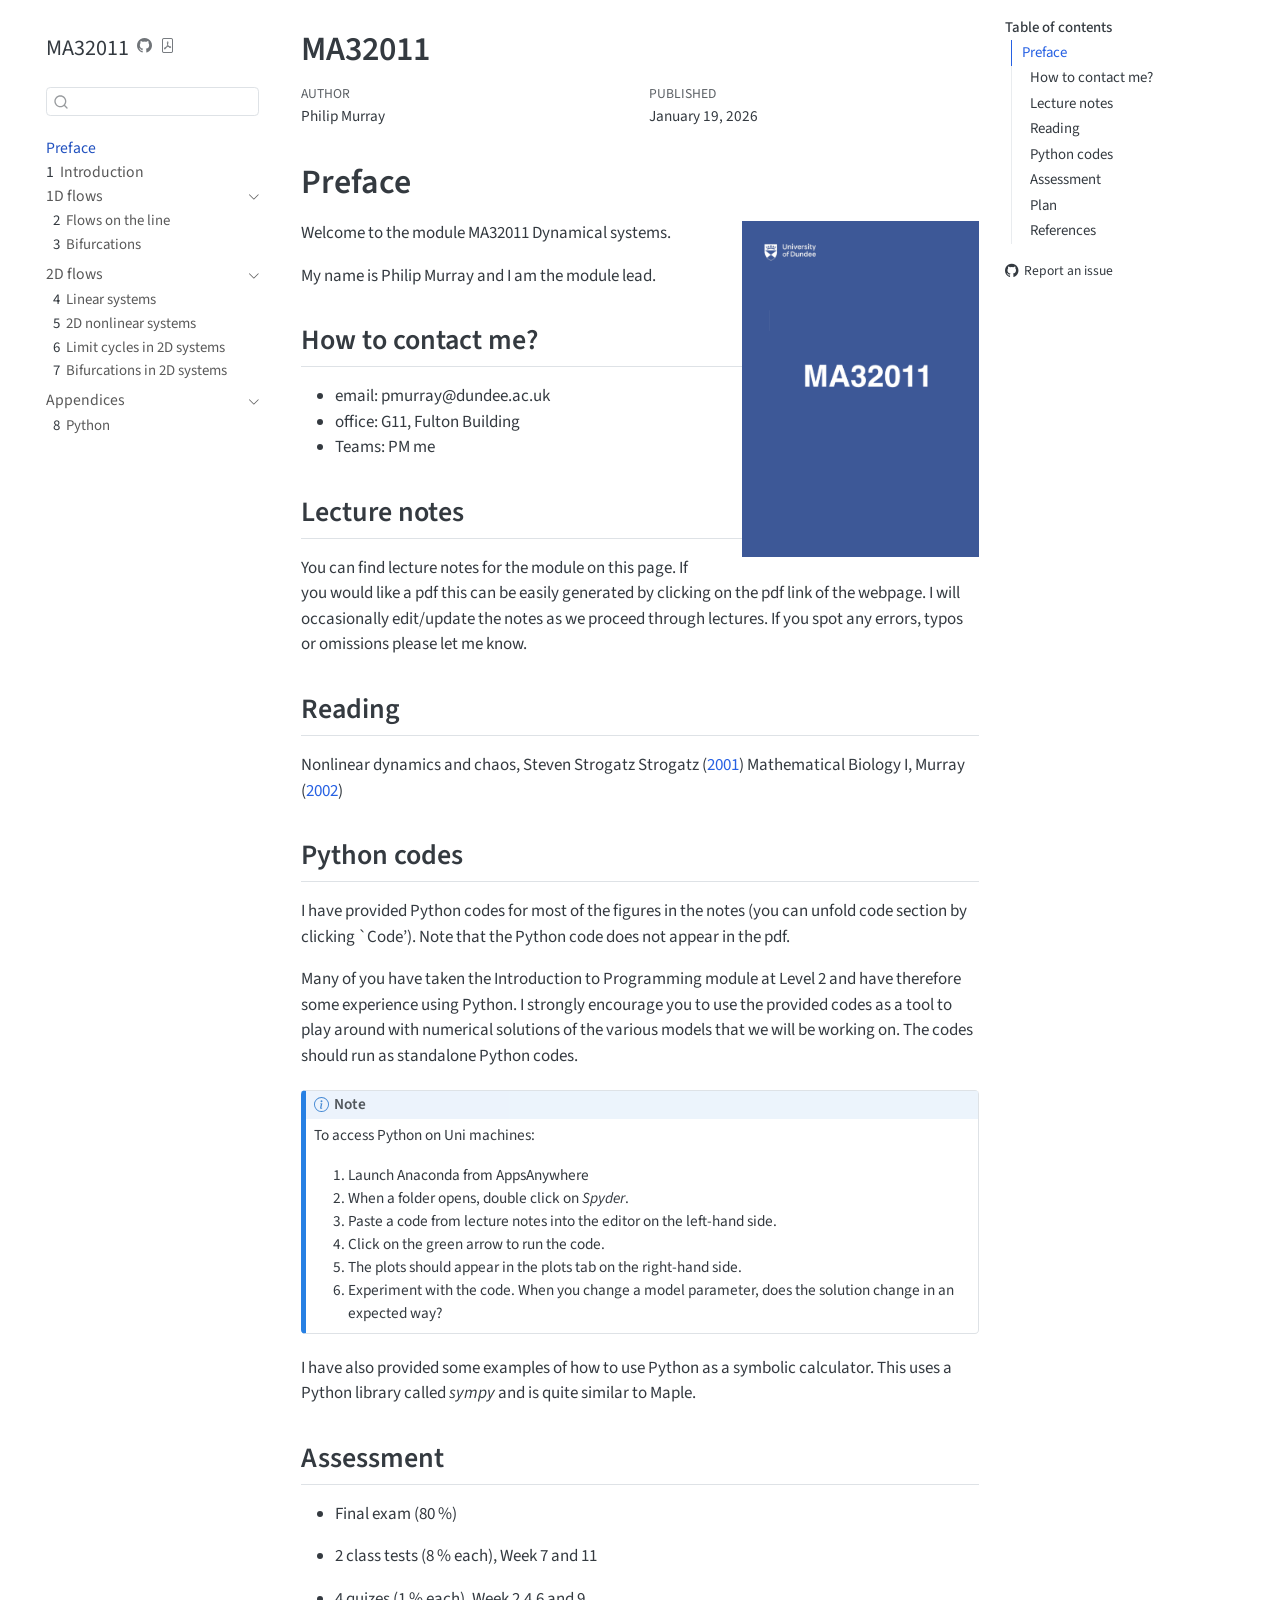
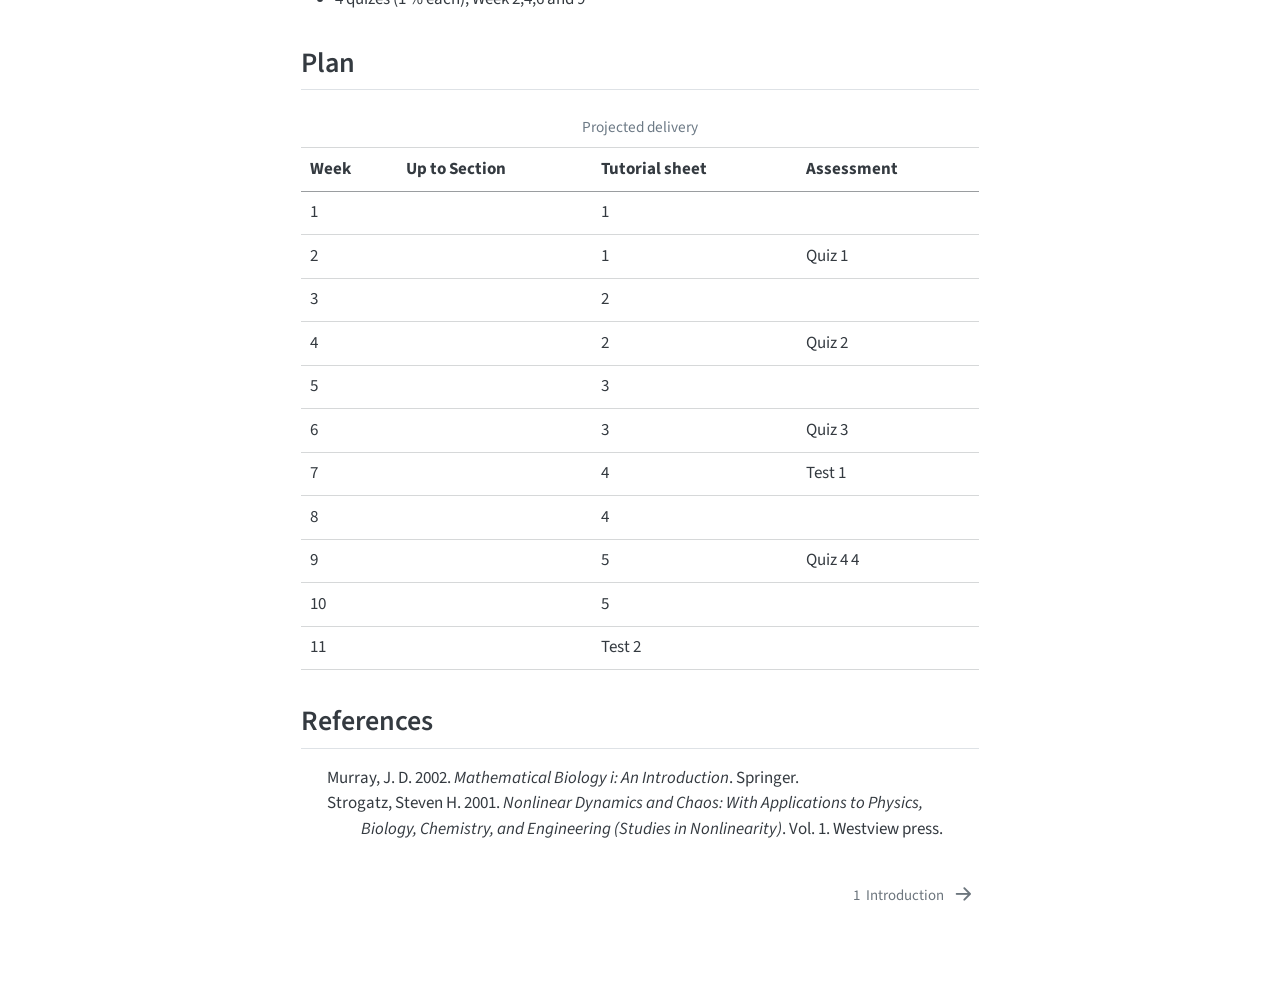
==== commit ad72d0ba: "Built site for gh-pages" ====
--- a/index.html
+++ b/index.html
@@ -92,45 +92,45 @@
   }
 }</script>
 <style>
+.Definition {
+  --color1: #d999d3;
+  --color2: #a01793;
+}
 .TODO {
   --color1: #e7b1b4;
   --color2: #8c3236;
 }
+.DONE {
+  --color1: #cce7b1;
+  --color2: #86b754;
+}
+.Conjecture {
+  --color1: #948bde;
+  --color2: #584eab;
+}
+.Theorem {
+  --color1: #948bde;
+  --color2: #584eab;
+}
 .Solution {
   --color1: #c0c0c0;
   --color2: #808080;
 }
-.DONE {
-  --color1: #cce7b1;
-  --color2: #86b754;
-}
 .Lemma {
   --color1: #948bde;
   --color2: #584eab;
 }
-.Theorem {
-  --color1: #948bde;
-  --color2: #584eab;
-}
 .Proof {
   --color1: #c0c0c0;
   --color2: #808080;
 }
+.Corollary {
+  --color1: #948bde;
+  --color2: #584eab;
+}
 .Feature {
   --color1: #c0c0c0;
   --color2: #808080;
-}
-.Conjecture {
-  --color1: #948bde;
-  --color2: #584eab;
-}
-.Corollary {
-  --color1: #948bde;
-  --color2: #584eab;
-}
-.Definition {
-  --color1: #d999d3;
-  --color2: #a01793;
 }
 </style>
 
@@ -237,6 +237,12 @@
  <span class="menu-text"><span class="chapter-number">6</span>&nbsp; <span class="chapter-title">Limit cycles in 2D systems</span></span></a>
   </div>
 </li>
+          <li class="sidebar-item">
+  <div class="sidebar-item-container"> 
+  <a href="./2DBifurcations.html" class="sidebar-item-text sidebar-link">
+ <span class="menu-text"><span class="chapter-number">7</span>&nbsp; <span class="chapter-title">Bifurcations in 2D systems</span></span></a>
+  </div>
+</li>
       </ul>
   </li>
         <li class="sidebar-item sidebar-item-section">
@@ -251,7 +257,7 @@
           <li class="sidebar-item">
   <div class="sidebar-item-container"> 
   <a href="./PythonAppendix.html" class="sidebar-item-text sidebar-link">
- <span class="menu-text"><span class="chapter-number">7</span>&nbsp; <span class="chapter-title">Python</span></span></a>
+ <span class="menu-text"><span class="chapter-number">8</span>&nbsp; <span class="chapter-title">Python</span></span></a>
   </div>
 </li>
       </ul>
